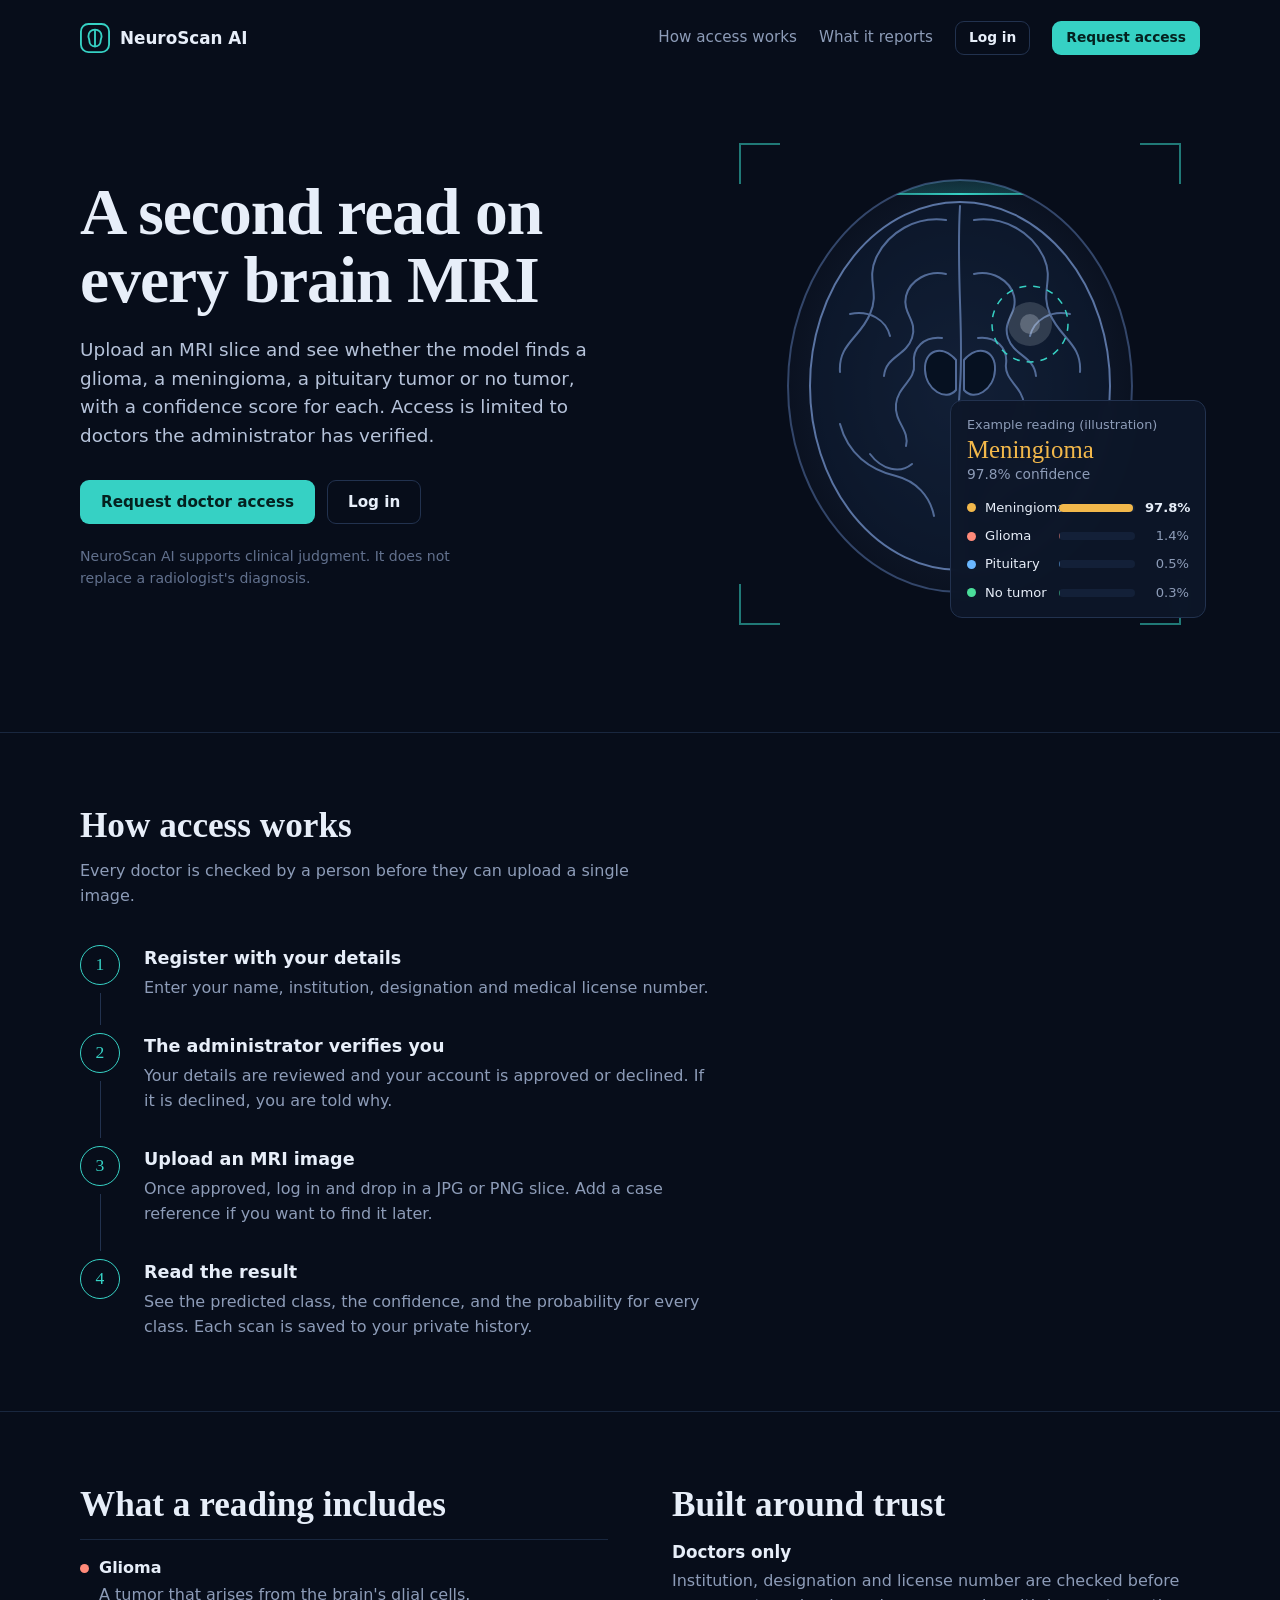
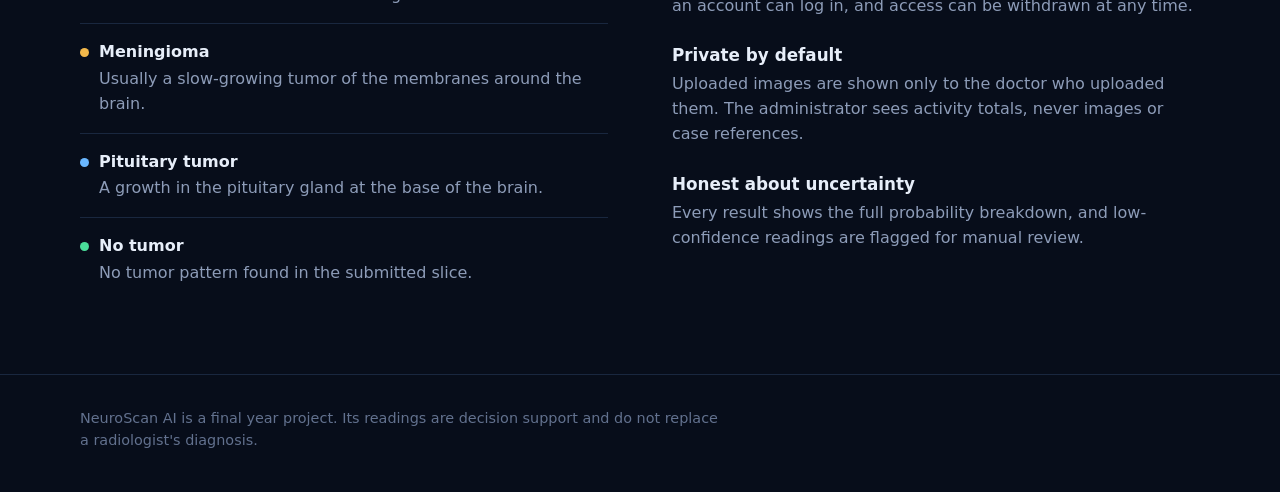
==== templates/index.html @ 6913ba59 "Added Files and code" ====
<!DOCTYPE html>
<html lang="en">
<head>
  <meta charset="utf-8">
  <meta name="viewport" content="width=device-width, initial-scale=1">
  <title>NeuroScan AI: brain MRI classification for verified doctors</title>
  <meta name="description" content="Upload a brain MRI and get a tumor classification with a confidence score. Access is limited to doctors verified by the administrator.">
  <link rel="icon" href="data:image/svg+xml,%3Csvg xmlns='http://www.w3.org/2000/svg' viewBox='0 0 32 32'%3E%3Crect width='32' height='32' rx='8' fill='%2336d1c4'/%3E%3Cpath d='M16 7c-4 0-7 3-7 7 0 2 1 3 1 5 0 3 2 6 6 6s6-3 6-6c0-2 1-3 1-5 0-4-3-7-7-7z' fill='none' stroke='%2304211f' stroke-width='2'/%3E%3C/svg%3E">
  <link rel="stylesheet" href="/static/css/style.css">
</head>
<body>

  <header class="container site-nav">
    <a class="brand" href="/" aria-label="NeuroScan AI home">
      <svg class="brand-mark" viewBox="0 0 32 32" fill="none" stroke="currentColor" stroke-width="2" stroke-linecap="round" stroke-linejoin="round" aria-hidden="true">
        <rect x="1" y="1" width="30" height="30" rx="8"/>
        <path d="M16 7c-4 0-7 3-7 7 0 2 1 3 1 5 0 3 2 6 6 6s6-3 6-6c0-2 1-3 1-5 0-4-3-7-7-7z"/>
        <path d="M16 8v16"/>
      </svg>
      NeuroScan AI
    </a>
    <nav class="site-links" aria-label="Main">
      <a href="#access">How access works</a>
      <a href="#reports">What it reports</a>
      <span id="navAuth" style="display:contents">
        <a class="btn btn-ghost btn-sm" href="/login">Log in</a>
        <a class="btn btn-primary btn-sm" href="/signup">Request access</a>
      </span>
    </nav>
  </header>

  <main>
    <section class="container hero">
      <div>
        <h1>A second read on every brain MRI</h1>
        <p class="lead">Upload an MRI slice and see whether the model finds a glioma, a meningioma, a pituitary tumor or no tumor, with a confidence score for each. Access is limited to doctors the administrator has verified.</p>
        <div class="hero-actions" id="heroActions">
          <a class="btn btn-primary" href="/signup">Request doctor access</a>
          <a class="btn btn-ghost" href="/login">Log in</a>
        </div>
        <p class="fine">NeuroScan AI supports clinical judgment. It does not replace a radiologist's diagnosis.</p>
      </div>

      <div class="hero-art">
        <svg class="scan-svg" viewBox="0 0 480 520" role="img" aria-label="Illustration of an axial brain MRI slice with a highlighted region and a scan line passing over it">
          <defs>
            <clipPath id="skullClip"><ellipse cx="240" cy="262" rx="172" ry="206"/></clipPath>
            <linearGradient id="lineGrad" x1="0" y1="0" x2="1" y2="0">
              <stop offset="0" stop-color="#36d1c4" stop-opacity="0"/>
              <stop offset=".5" stop-color="#36d1c4"/>
              <stop offset="1" stop-color="#36d1c4" stop-opacity="0"/>
            </linearGradient>
            <linearGradient id="trailGrad" x1="0" y1="0" x2="0" y2="1">
              <stop offset="0" stop-color="#36d1c4" stop-opacity="0"/>
              <stop offset="1" stop-color="#36d1c4" stop-opacity=".22"/>
            </linearGradient>
            <radialGradient id="brainGlow" cx=".5" cy=".5" r=".6">
              <stop offset="0" stop-color="#4a6aa0" stop-opacity=".3"/>
              <stop offset="1" stop-color="#4a6aa0" stop-opacity="0"/>
            </radialGradient>
          </defs>

          <!-- viewer frame -->
          <path d="M20 60V20H60M420 20H460V60M460 460V500H420M60 500H20V460" fill="none" stroke="#36d1c4" stroke-opacity=".55" stroke-width="2"/>

          <!-- skull and brain -->
          <ellipse cx="240" cy="262" rx="172" ry="206" fill="url(#brainGlow)" stroke="#33466a" stroke-width="2"/>
          <ellipse cx="240" cy="262" rx="150" ry="184" fill="#0c1a30" fill-opacity=".6" stroke="#5a74a3" stroke-width="2"/>

          <g fill="none" stroke="#5a74a3" stroke-width="2" stroke-linecap="round" opacity=".9">
            <path d="M240 82C236 150 244 210 240 262S236 380 240 440"/>
            <g id="hemisphere">
              <path d="M226 96C196 92 168 108 156 134C146 156 160 168 150 190C140 214 118 220 120 248"/>
              <path d="M226 150C208 146 190 156 186 172C182 190 198 196 192 214C186 232 166 232 164 252"/>
              <path d="M222 214C204 212 192 224 194 240C196 256 178 262 176 280C174 298 190 306 186 322"/>
              <path d="M120 300C128 330 150 346 176 352C196 357 210 372 214 392"/>
              <path d="M150 330C162 346 180 350 192 340"/>
              <path d="M130 190C150 186 166 196 170 212"/>
              <path d="M236 236C222 220 204 226 205 246C206 266 226 278 236 266Z" fill="#05101f"/>
            </g>
            <use href="#hemisphere" transform="translate(480 0) scale(-1 1)"/>
          </g>

          <!-- the region of interest -->
          <circle cx="310" cy="200" r="22" fill="#e7eef9" fill-opacity=".16"/>
          <circle cx="310" cy="200" r="10" fill="#e7eef9" fill-opacity=".24"/>
          <circle class="ring" cx="310" cy="200" r="38" fill="none" stroke="#36d1c4" stroke-width="1.5" stroke-dasharray="7 7"/>

          <!-- scan line -->
          <g clip-path="url(#skullClip)">
            <g class="scan-line">
              <rect x="60" y="30" width="360" height="40" fill="url(#trailGrad)"/>
              <rect x="60" y="69" width="360" height="2" fill="url(#lineGrad)"/>
            </g>
          </g>
        </svg>

        <div class="readout c-meningioma" aria-hidden="true">
          <div class="readout-title">Example reading (illustration)</div>
          <div class="readout-class">Meningioma</div>
          <div class="readout-conf">97.8% confidence</div>
          <div class="dist">
            <div class="dist-row c-meningioma is-top"><div class="dist-label"><i></i>Meningioma</div><div class="dist-track"><div class="dist-fill" style="--w:97.8%"></div></div><div class="dist-value">97.8%</div></div>
            <div class="dist-row c-glioma"><div class="dist-label"><i></i>Glioma</div><div class="dist-track"><div class="dist-fill" style="--w:1.4%"></div></div><div class="dist-value">1.4%</div></div>
            <div class="dist-row c-pituitary"><div class="dist-label"><i></i>Pituitary</div><div class="dist-track"><div class="dist-fill" style="--w:0.5%"></div></div><div class="dist-value">0.5%</div></div>
            <div class="dist-row c-notumor"><div class="dist-label"><i></i>No tumor</div><div class="dist-track"><div class="dist-fill" style="--w:0.3%"></div></div><div class="dist-value">0.3%</div></div>
          </div>
        </div>
      </div>
    </section>

    <section class="band" id="access">
      <div class="container">
        <div class="band-head">
          <h2>How access works</h2>
          <p>Every doctor is checked by a person before they can upload a single image.</p>
        </div>
        <ol class="steps">
          <li>
            <h3>Register with your details</h3>
            <p>Enter your name, institution, designation and medical license number.</p>
          </li>
          <li>
            <h3>The administrator verifies you</h3>
            <p>Your details are reviewed and your account is approved or declined. If it is declined, you are told why.</p>
          </li>
          <li>
            <h3>Upload an MRI image</h3>
            <p>Once approved, log in and drop in a JPG or PNG slice. Add a case reference if you want to find it later.</p>
          </li>
          <li>
            <h3>Read the result</h3>
            <p>See the predicted class, the confidence, and the probability for every class. Each scan is saved to your private history.</p>
          </li>
        </ol>
      </div>
    </section>

    <section class="band" id="reports">
      <div class="container reports">
        <div>
          <h2>What a reading includes</h2>
          <dl class="report-list">
            <div class="c-glioma">
              <dt><i></i>Glioma</dt>
              <dd>A tumor that arises from the brain's glial cells.</dd>
            </div>
            <div class="c-meningioma">
              <dt><i></i>Meningioma</dt>
              <dd>Usually a slow-growing tumor of the membranes around the brain.</dd>
            </div>
            <div class="c-pituitary">
              <dt><i></i>Pituitary tumor</dt>
              <dd>A growth in the pituitary gland at the base of the brain.</dd>
            </div>
            <div class="c-notumor">
              <dt><i></i>No tumor</dt>
              <dd>No tumor pattern found in the submitted slice.</dd>
            </div>
          </dl>
        </div>

        <div class="safeguards">
          <h2>Built around trust</h2>
          <h3>Doctors only</h3>
          <p>Institution, designation and license number are checked before an account can log in, and access can be withdrawn at any time.</p>
          <h3>Private by default</h3>
          <p>Uploaded images are shown only to the doctor who uploaded them. The administrator sees activity totals, never images or case references.</p>
          <h3>Honest about uncertainty</h3>
          <p>Every result shows the full probability breakdown, and low-confidence readings are flagged for manual review.</p>
        </div>
      </div>
    </section>
  </main>

  <footer class="site-footer">
    <div class="container">
      <p>NeuroScan AI is a final year project. Its readings are decision support and do not replace a radiologist's diagnosis.</p>
    </div>
  </footer>

  <script src="/static/js/app.js"></script>
  <script>
    // If the visitor is already logged in, offer the dashboard instead of login/signup.
    (function () {
      if (!NS.isLoggedIn()) return;
      var href = NS.homeFor(NS.getUser());
      document.getElementById('navAuth').innerHTML = '<a class="btn btn-primary btn-sm" href="' + href + '">Open dashboard</a>';
      document.getElementById('heroActions').innerHTML = '<a class="btn btn-primary" href="' + href + '">Open dashboard</a>';
    })();
  </script>
</body>
</html>
---- static/css/style.css ----
/* ==========================================================================
   NeuroScan AI design system
   Idea: a radiology reading room. Dark, quiet surfaces so the scan and the
   result are the brightest things on screen. One signal teal for actions,
   amber only for "look closer", and a serif voice for headings.
   ========================================================================== */

:root {
  --ink: #070d1a;
  --panel: #0d1729;
  --film: #132038;
  --film-hi: #1a2b4a;
  --line: #22324f;
  --line-soft: #19273f;

  --text: #e7eef9;
  --muted: #8d9cb8;
  --faint: #62718e;

  --signal: #36d1c4;
  --signal-ink: #04211f;
  --amber: #f2b84b;
  --danger: #ff7a7a;
  --ok: #4ade9a;
  --sky: #6ab7ff;

  --serif: "Iowan Old Style", "Palatino Linotype", Palatino, "Book Antiqua", Georgia, serif;
  --sans: system-ui, -apple-system, "Segoe UI", Roboto, "Helvetica Neue", Arial, sans-serif;

  --r-panel: 14px;
  --r-ctl: 9px;
}

/* ---------- base ---------- */
*, *::before, *::after { box-sizing: border-box; }
html { color-scheme: dark; -webkit-text-size-adjust: 100%; }
body {
  margin: 0;
  background: var(--ink);
  color: var(--text);
  font-family: var(--sans);
  font-size: 16px;
  line-height: 1.55;
  -webkit-font-smoothing: antialiased;
}
body.modal-open { overflow: hidden; }
[hidden] { display: none !important; }
img { max-width: 100%; }
a { color: var(--signal); }
a:hover { text-decoration: underline; }
h1, h2, h3, p { margin-top: 0; }
:focus-visible { outline: 2px solid var(--signal); outline-offset: 2px; }

.container { width: min(1120px, 100% - 48px); margin-inline: auto; }
.muted { color: var(--muted); }
.nowrap { white-space: nowrap; }
.sr-only {
  position: absolute; width: 1px; height: 1px; margin: -1px; padding: 0;
  overflow: hidden; clip: rect(0 0 0 0); white-space: nowrap; border: 0;
}

/* ---------- class colors (used by chips, bars, result headline) ---------- */
.c-glioma     { --c: #ff8a7a; }
.c-meningioma { --c: #f2b84b; }
.c-pituitary  { --c: #6ab7ff; }
.c-notumor    { --c: #4ade9a; }
.c-other      { --c: #b69cff; }

/* ---------- buttons ---------- */
.btn {
  display: inline-flex; align-items: center; justify-content: center; gap: 10px;
  height: 44px; padding: 0 20px;
  border: 1px solid transparent; border-radius: var(--r-ctl);
  font: inherit; font-weight: 600; font-size: .95rem; line-height: 1;
  text-decoration: none; cursor: pointer;
  transition: background-color .15s, border-color .15s, filter .15s, transform .08s;
}
.btn:hover { text-decoration: none; }
.btn:active:not([disabled]) { transform: translateY(1px); }
.btn[disabled] { opacity: .5; cursor: not-allowed; }
.btn-sm { height: 34px; padding: 0 13px; font-size: .86rem; }
.btn-block { width: 100%; }

.btn-primary { background: var(--signal); color: var(--signal-ink); }
.btn-primary:hover:not([disabled]) { filter: brightness(1.08); }

.btn-ghost { background: transparent; color: var(--text); border-color: var(--line); }
.btn-ghost:hover:not([disabled]) { background: var(--film); border-color: #2f456b; }

.btn-ok { background: rgba(74, 222, 154, .12); color: var(--ok); border-color: rgba(74, 222, 154, .38); }
.btn-ok:hover:not([disabled]) { background: rgba(74, 222, 154, .2); }

.btn-danger { background: transparent; color: var(--danger); border-color: rgba(255, 122, 122, .4); }
.btn-danger:hover:not([disabled]) { background: rgba(255, 122, 122, .12); }

.spinner {
  display: inline-block; width: 16px; height: 16px; flex: none;
  border: 2px solid currentColor; border-right-color: transparent; border-radius: 50%;
  animation: spin .7s linear infinite;
}
.spinner.big { width: 34px; height: 34px; border-width: 3px; color: var(--signal); }
@keyframes spin { to { transform: rotate(360deg); } }

/* ---------- forms ---------- */
.field { margin-bottom: 18px; }
label { display: block; margin-bottom: 7px; font-size: .88rem; font-weight: 600; color: #c3cfe3; }
.optional { font-weight: 400; color: var(--faint); }

.input {
  width: 100%; height: 46px; padding: 0 14px;
  background: var(--film); color: var(--text);
  border: 1px solid var(--line); border-radius: var(--r-ctl);
  font: inherit;
  transition: border-color .15s, box-shadow .15s;
}
.input::placeholder { color: var(--faint); }
.input:focus { outline: none; border-color: var(--signal); box-shadow: 0 0 0 3px rgba(54, 209, 196, .18); }
.input[aria-invalid="true"] { border-color: var(--danger); }
.textarea { height: auto; padding: 12px 14px; resize: vertical; line-height: 1.5; }
select.input { cursor: pointer; }

.input-wrap { position: relative; }
.input-wrap .input { padding-right: 76px; }
.toggle {
  position: absolute; right: 6px; top: 6px; height: 34px; padding: 0 12px;
  background: transparent; border: 0; border-radius: 7px;
  color: var(--muted); font: inherit; font-size: .85rem; font-weight: 600; cursor: pointer;
}
.toggle:hover { color: var(--text); }

.hint { margin: 6px 0 0; font-size: .84rem; color: var(--faint); }
.field-error { margin: 6px 0 0; font-size: .84rem; color: var(--danger); }

.alert {
  margin-bottom: 18px; padding: 12px 14px;
  border: 1px solid var(--line); border-left-width: 3px; border-radius: var(--r-ctl);
  background: var(--film); font-size: .95rem;
}
.alert-error { border-color: rgba(255, 122, 122, .35); border-left-color: var(--danger); background: rgba(255, 122, 122, .07); }
.alert-warn  { border-color: rgba(242, 184, 75, .35); border-left-color: var(--amber); background: rgba(242, 184, 75, .07); }
.alert-info  { border-color: rgba(106, 183, 255, .3); border-left-color: var(--sky); background: rgba(106, 183, 255, .07); }
.alert-success { border-color: rgba(74, 222, 154, .3); border-left-color: var(--ok); background: rgba(74, 222, 154, .07); }
.alert .btn { margin-left: 10px; vertical-align: middle; }

/* ---------- badges and chips ---------- */
.badge {
  display: inline-block; padding: 2px 10px; border: 1px solid var(--line); border-radius: 99px;
  font-size: .8rem; font-weight: 600; white-space: nowrap;
}
.badge-pending  { color: var(--amber);  border-color: rgba(242, 184, 75, .4);  background: rgba(242, 184, 75, .1); }
.badge-approved { color: var(--ok);     border-color: rgba(74, 222, 154, .4);  background: rgba(74, 222, 154, .1); }
.badge-rejected { color: var(--danger); border-color: rgba(255, 122, 122, .4); background: rgba(255, 122, 122, .1); }
.badge-review   { color: var(--amber);  border-color: rgba(242, 184, 75, .4);  background: rgba(242, 184, 75, .1); margin-left: 8px; }

.chip {
  display: inline-flex; align-items: center; gap: 8px; padding: 3px 12px 3px 10px;
  border: 1px solid var(--line); border-radius: 99px; background: rgba(255, 255, 255, .05);
  font-size: .86rem; font-weight: 600; white-space: nowrap;
}
.chip i { width: 8px; height: 8px; border-radius: 50%; background: var(--c, var(--signal)); }
@supports (background: color-mix(in srgb, red, blue)) {
  .chip {
    background: color-mix(in srgb, var(--c, var(--signal)) 13%, transparent);
    border-color: color-mix(in srgb, var(--c, var(--signal)) 40%, transparent);
  }
}

/* ---------- brand and top bar ---------- */
.brand {
  display: inline-flex; align-items: center; gap: 10px;
  color: var(--text); text-decoration: none; font-weight: 700; font-size: 1.05rem;
}
.brand:hover { text-decoration: none; }
.brand-mark { width: 30px; height: 30px; color: var(--signal); flex: none; }

.topbar {
  position: sticky; top: 0; z-index: 50;
  background: rgba(7, 13, 26, .9); backdrop-filter: blur(10px);
  border-bottom: 1px solid var(--line-soft);
}
.topbar-inner { display: flex; align-items: center; gap: 16px; height: 64px; }
.role-tag {
  padding: 3px 10px; border: 1px solid var(--line); border-radius: 99px;
  color: var(--muted); font-size: .8rem; font-weight: 600;
}
.topbar-user { margin-left: auto; display: flex; align-items: center; gap: 12px; }
.avatar {
  display: grid; place-items: center; width: 34px; height: 34px; border-radius: 50%;
  background: var(--film-hi); color: var(--signal); font-size: .85rem; font-weight: 700;
}
.user-name { font-size: .92rem; font-weight: 600; }

/* ---------- dashboard layout ---------- */
.page { padding: 36px 0 80px; }
.page-head { margin-bottom: 26px; }
.page-head h1 { margin-bottom: 6px; font-family: var(--serif); font-size: 2rem; font-weight: 600; line-height: 1.2; }
.page-head p { max-width: 64ch; margin: 0; color: var(--muted); }

.panel {
  margin-bottom: 24px; padding: 24px;
  background: var(--panel); border: 1px solid var(--line-soft); border-radius: var(--r-panel);
}
.panel h2 { margin: 0; font-family: var(--serif); font-size: 1.35rem; font-weight: 600; }
.panel-head { display: flex; align-items: center; justify-content: space-between; gap: 12px; flex-wrap: wrap; margin-bottom: 18px; }
.panel-note { margin: 4px 0 0; color: var(--muted); font-size: .92rem; max-width: 70ch; }

.ledger {
  display: grid; grid-template-columns: repeat(auto-fit, minmax(150px, 1fr));
  margin-bottom: 24px; overflow: hidden;
  background: var(--panel); border: 1px solid var(--line-soft); border-radius: var(--r-panel);
}
.ledger-item { padding: 20px 24px; border-left: 1px solid var(--line-soft); }
.ledger-item:first-child { border-left: 0; }
.ledger-value { font-family: var(--serif); font-size: 2.2rem; line-height: 1.1; }
.ledger-label { margin-top: 4px; color: var(--muted); font-size: .9rem; }
.ledger-item[class*="c-"] .ledger-value { color: var(--c); }

.tabs { display: flex; gap: 4px; margin-bottom: 24px; overflow-x: auto; border-bottom: 1px solid var(--line); }
.tab {
  display: inline-flex; align-items: center; gap: 8px; margin-bottom: -1px; padding: 12px 16px;
  background: none; border: 0; border-bottom: 2px solid transparent;
  color: var(--muted); font: inherit; font-weight: 600; white-space: nowrap; cursor: pointer;
}
.tab:hover { color: var(--text); }
.tab[aria-selected="true"] { color: var(--signal); border-bottom-color: var(--signal); }
.count {
  display: inline-grid; place-items: center; min-width: 20px; height: 20px; padding: 0 6px;
  border-radius: 99px; background: var(--amber); color: #2a1d00; font-size: .75rem; font-weight: 700;
}

.toolbar { display: flex; gap: 12px; flex-wrap: wrap; margin-bottom: 16px; }
.toolbar .input { width: auto; min-width: 180px; height: 40px; }
.toolbar .grow { flex: 1; min-width: 220px; }

/* ---------- tables ---------- */
.table-wrap { margin: 0 -8px; overflow-x: auto; }
.data-table { width: 100%; min-width: 680px; border-collapse: collapse; }
.data-table th {
  padding: 10px 12px; border-bottom: 1px solid var(--line);
  color: var(--muted); font-size: .85rem; font-weight: 600; text-align: left;
}
.data-table td { padding: 14px 12px; border-bottom: 1px solid var(--line-soft); vertical-align: middle; }
.data-table tbody tr:last-child td { border-bottom: 0; }
.data-table tbody tr:hover { background: rgba(255, 255, 255, .02); }
.data-table .right { text-align: right; }
.cell-title { font-weight: 600; }
.cell-sub { margin-top: 2px; color: var(--muted); font-size: .88rem; }
.actions { display: flex; justify-content: flex-end; gap: 8px; }
.empty { padding: 36px 12px; text-align: center; color: var(--muted); }
.empty strong { display: block; margin-bottom: 4px; color: var(--text); font-size: 1.05rem; }

.mini {
  display: inline-block; width: 64px; height: 6px; margin-left: 10px; overflow: hidden;
  border-radius: 99px; background: var(--film); vertical-align: middle;
}
.mini > i { display: block; width: var(--w); height: 100%; background: var(--c, var(--signal)); }

/* ---------- probability bars ---------- */
.dist { display: grid; gap: 12px; }
.dist-row { display: grid; grid-template-columns: minmax(110px, 160px) 1fr 58px; align-items: center; gap: 14px; }
.dist-label { display: flex; align-items: center; gap: 9px; font-size: .94rem; }
.dist-label i { width: 9px; height: 9px; flex: none; border-radius: 50%; background: var(--c, var(--signal)); }
.dist-track { height: 8px; overflow: hidden; border-radius: 99px; background: var(--film); }
.dist-fill {
  width: var(--w, 0%); height: 100%; border-radius: 99px; background: var(--c, var(--signal));
  transition: width .8s cubic-bezier(.2, .8, .2, 1);
}
.dist-row:not(.is-top) .dist-fill { opacity: .5; }
.dist-value { text-align: right; font-variant-numeric: tabular-nums; color: var(--muted); }
.dist-row.is-top .dist-value { color: var(--text); font-weight: 600; }

/* ---------- scan workspace (doctor) ---------- */
.workspace { display: grid; grid-template-columns: minmax(300px, 420px) 1fr; gap: 24px; align-items: start; }
.workspace .panel { margin-bottom: 0; }

.viewer {
  position: relative; display: grid; place-items: center; overflow: hidden;
  aspect-ratio: 1 / 1; margin-bottom: 14px;
  background: #02050b; border: 1px solid var(--line); border-radius: 12px;
  cursor: pointer; transition: border-color .15s;
}
.viewer:hover, .viewer.drag { border-color: var(--signal); }
.viewer-static { cursor: default; }
.viewer-static:hover { border-color: var(--line); }
/* corner brackets, like the frame of a film viewer */
.viewer::before, .viewer::after {
  content: ""; position: absolute; width: 22px; height: 22px; opacity: .75; pointer-events: none;
  border: 0 solid var(--signal);
}
.viewer::before { top: 10px; left: 10px; border-top-width: 2px; border-left-width: 2px; }
.viewer::after { right: 10px; bottom: 10px; border-right-width: 2px; border-bottom-width: 2px; }
.viewer-img { width: 100%; height: 100%; object-fit: contain; }
.viewer-empty { padding: 24px; text-align: center; color: var(--muted); }
.viewer-empty strong { display: block; margin-bottom: 4px; color: var(--text); font-size: 1.05rem; }
.file-line { display: flex; align-items: center; justify-content: space-between; gap: 10px; margin-bottom: 18px; font-size: .9rem; color: var(--muted); }
.file-line span { overflow: hidden; text-overflow: ellipsis; white-space: nowrap; }

.result-state { display: grid; justify-items: center; gap: 14px; padding: 56px 12px; text-align: center; color: var(--muted); }
.result-state p { margin: 0; }
.result-state strong { color: var(--text); font-size: 1.05rem; }
.result-enter { animation: reveal .4s cubic-bezier(.2, .8, .2, 1); }
@keyframes reveal { from { opacity: 0; transform: translateY(8px); } }

.result-head { display: flex; align-items: flex-end; justify-content: space-between; gap: 16px; flex-wrap: wrap; margin-bottom: 22px; }
.result-label { margin-bottom: 2px; color: var(--muted); font-size: .88rem; }
.result-class { font-family: var(--serif); font-size: clamp(2rem, 4vw, 2.8rem); font-weight: 600; line-height: 1.1; color: var(--c, var(--text)); }
.result-conf { text-align: right; }
.result-conf-value { display: block; font-family: var(--serif); font-size: 2.4rem; line-height: 1; }
.disclaimer { margin: 22px 0 0; padding-top: 16px; border-top: 1px solid var(--line-soft); color: var(--faint); font-size: .88rem; }
.result-meta { margin: 8px 0 0; color: var(--faint); font-size: .86rem; }

.detail-list { display: grid; grid-template-columns: auto 1fr; gap: 6px 18px; margin: 0 0 22px; font-size: .92rem; }
.detail-list dt { color: var(--muted); }
.detail-list dd { margin: 0; word-break: break-word; }

/* ---------- modal and toasts ---------- */
.modal-backdrop {
  position: fixed; inset: 0; z-index: 100; display: grid; place-items: center; padding: 20px;
  background: rgba(3, 7, 14, .74); backdrop-filter: blur(3px);
  opacity: 0; transition: opacity .18s;
}
.modal-backdrop.show { opacity: 1; }
.modal {
  width: min(480px, 100%); max-height: calc(100vh - 40px); overflow: auto; padding: 24px;
  background: var(--panel); border: 1px solid var(--line); border-radius: var(--r-panel);
  transform: translateY(8px); transition: transform .18s;
}
.modal-backdrop.show .modal { transform: none; }
.modal-wide { width: min(780px, 100%); }
.modal h3 { margin: 0 0 6px; font-family: var(--serif); font-size: 1.35rem; font-weight: 600; }
.modal-msg { margin: 0 0 16px; color: var(--muted); }
.modal-actions { display: flex; justify-content: flex-end; gap: 10px; margin-top: 20px; }
.modal-split { display: grid; grid-template-columns: minmax(200px, 300px) 1fr; gap: 24px; align-items: start; }
.modal-split .viewer { margin-bottom: 0; }

.toast-stack { position: fixed; right: 20px; bottom: 20px; z-index: 200; display: grid; gap: 10px; width: min(360px, 100% - 40px); }
.toast {
  padding: 12px 14px; background: var(--film-hi);
  border: 1px solid var(--line); border-left: 3px solid var(--signal); border-radius: var(--r-ctl);
  box-shadow: 0 8px 24px rgba(0, 0, 0, .4); font-size: .94rem;
  animation: reveal .25s;
}
.toast-error { border-left-color: var(--danger); }
.toast-success { border-left-color: var(--ok); }

/* ==========================================================================
   Landing page
   ========================================================================== */
.site-nav { display: flex; align-items: center; justify-content: space-between; height: 76px; }
.site-links { display: flex; align-items: center; gap: 22px; }
.site-links a:not(.btn) { color: var(--muted); font-size: .95rem; text-decoration: none; }
.site-links a:not(.btn):hover { color: var(--text); }

.hero { display: grid; grid-template-columns: 1.05fr .95fr; gap: 56px; align-items: center; padding: 48px 0 88px; }
.hero h1 {
  margin-bottom: 22px; font-family: var(--serif); font-weight: 600;
  font-size: clamp(2.5rem, 5.4vw, 4.1rem); line-height: 1.04; letter-spacing: -.015em;
}
.lead { max-width: 46ch; margin-bottom: 30px; color: #b6c3da; font-size: 1.15rem; }
.hero-actions { display: flex; flex-wrap: wrap; gap: 12px; }
.fine { max-width: 46ch; margin: 22px 0 0; color: var(--faint); font-size: .88rem; }

.hero-art { position: relative; width: 100%; max-width: 480px; margin-left: auto; }
.scan-svg { display: block; width: 100%; height: auto; }
.scan-line { animation: sweep 6.5s cubic-bezier(.45, 0, .55, 1) infinite alternate; }
@keyframes sweep { from { transform: translateY(-30px); } to { transform: translateY(400px); } }
.ring { transform-box: fill-box; transform-origin: center; animation: spin 26s linear infinite; }

.readout {
  position: absolute; right: -6px; bottom: 5%; width: min(256px, 64%); padding: 14px 16px;
  background: rgba(13, 23, 41, .94); border: 1px solid var(--line); border-radius: 12px;
  backdrop-filter: blur(6px);
}
.readout-title { color: var(--muted); font-size: .8rem; }
.readout-class { font-family: var(--serif); font-size: 1.55rem; line-height: 1.2; color: var(--c); }
.readout-conf { margin-bottom: 12px; color: var(--muted); font-size: .86rem; }
.readout .dist { gap: 8px; }
.readout .dist-row { grid-template-columns: 82px 1fr 44px; gap: 10px; font-size: .82rem; }
.readout .dist-label { font-size: .82rem; }
.readout .dist-fill { transition: none; animation: grow 1.6s .5s cubic-bezier(.2, .8, .2, 1) both; }
@keyframes grow { from { width: 0; } }

.band { padding: 72px 0; border-top: 1px solid var(--line-soft); }
.band h2 { margin-bottom: 12px; font-family: var(--serif); font-size: clamp(1.7rem, 3vw, 2.2rem); font-weight: 600; line-height: 1.2; }
.band-head { max-width: 56ch; margin-bottom: 36px; }
.band-head p { margin: 0; color: var(--muted); }

.steps { max-width: 720px; margin: 0; padding: 0; list-style: none; counter-reset: step; }
.steps li { position: relative; padding: 0 0 32px 64px; counter-increment: step; }
.steps li::before {
  content: counter(step); position: absolute; left: 0; top: 0;
  display: grid; place-items: center; width: 40px; height: 40px;
  border: 1px solid var(--signal); border-radius: 50%;
  color: var(--signal); font-family: var(--serif); font-size: 1.1rem;
}
.steps li::after { content: ""; position: absolute; left: 20px; top: 48px; bottom: 8px; width: 1px; background: var(--line); }
.steps li:last-child { padding-bottom: 0; }
.steps li:last-child::after { display: none; }
.steps h3 { margin-bottom: 4px; font-size: 1.1rem; }
.steps p { margin: 0; color: var(--muted); max-width: 56ch; }

.reports { display: grid; grid-template-columns: 1fr 1fr; gap: 64px; }
.report-list { margin: 0; padding: 0; }
.report-list > div { padding: 16px 0; border-top: 1px solid var(--line-soft); }
.report-list dt { display: flex; align-items: center; gap: 10px; margin-bottom: 2px; font-weight: 600; }
.report-list dt i { width: 9px; height: 9px; border-radius: 50%; background: var(--c); }
.report-list dd { margin: 0 0 0 19px; color: var(--muted); }
.safeguards h3 { margin-bottom: 4px; font-size: 1.05rem; }
.safeguards p { margin: 0 0 24px; color: var(--muted); max-width: 52ch; }

.site-footer { padding: 32px 0 40px; border-top: 1px solid var(--line-soft); color: var(--faint); font-size: .9rem; }
.site-footer p { max-width: 70ch; margin: 0; }

/* ==========================================================================
   Login and signup
   ========================================================================== */
.auth { display: grid; grid-template-columns: minmax(320px, .85fr) 1.15fr; min-height: 100vh; }
.auth-aside {
  position: relative; display: flex; flex-direction: column; justify-content: space-between; gap: 40px;
  padding: 44px 48px; overflow: hidden;
  background-color: var(--panel); border-right: 1px solid var(--line-soft);
  background-image: repeating-radial-gradient(circle at 18% 88%, transparent 0 26px, rgba(54, 209, 196, .07) 27px 28px);
}
.auth-aside h2 { max-width: 13em; margin-bottom: 12px; font-family: var(--serif); font-size: 2.1rem; font-weight: 600; line-height: 1.15; }
.auth-aside p { max-width: 38ch; margin: 0; color: var(--muted); }
.auth-main { display: grid; place-items: center; padding: 40px 24px; }
.auth-card { width: min(440px, 100%); }
.auth-card.wide { width: min(580px, 100%); }
.auth-mobile-brand { display: none; margin-bottom: 28px; }
.auth-title { margin-bottom: 6px; font-family: var(--serif); font-size: 2rem; font-weight: 600; line-height: 1.2; }
.auth-sub { margin-bottom: 26px; color: var(--muted); }
.auth-foot { margin: 22px 0 0; color: var(--muted); font-size: .95rem; }
.form-grid { display: grid; grid-template-columns: 1fr 1fr; column-gap: 16px; }
.form-grid .span-2 { grid-column: 1 / -1; }

.success-mark {
  display: grid; place-items: center; width: 48px; height: 48px; margin-bottom: 18px;
  border: 1px solid rgba(74, 222, 154, .5); border-radius: 50%; background: rgba(74, 222, 154, .1); color: var(--ok);
}
.success-mark svg { width: 24px; height: 24px; }

/* ==========================================================================
   Responsive and accessibility
   ========================================================================== */
@media (max-width: 960px) {
  .hero { grid-template-columns: 1fr; gap: 40px; padding-bottom: 64px; }
  .hero-art { max-width: 420px; margin-inline: auto; }
  .reports { grid-template-columns: 1fr; gap: 40px; }
  .workspace { grid-template-columns: 1fr; }
  .auth { grid-template-columns: 1fr; }
  .auth-aside { display: none; }
  .auth-mobile-brand { display: block; }
}
@media (max-width: 640px) {
  .container { width: min(1120px, 100% - 32px); }
  .site-links a:not(.btn) { display: none; }
  .form-grid { grid-template-columns: 1fr; }
  .user-name, .role-tag { display: none; }
  .ledger-item { padding: 16px 18px; }
  .panel { padding: 18px; }
  .dist-row { grid-template-columns: minmax(90px, 120px) 1fr 52px; gap: 10px; }
  .modal-split { grid-template-columns: 1fr; }
  .readout { position: static; width: 100%; margin-top: 14px; }
}
@media (prefers-reduced-motion: reduce) {
  *, *::before, *::after { animation: none !important; transition: none !important; }
}
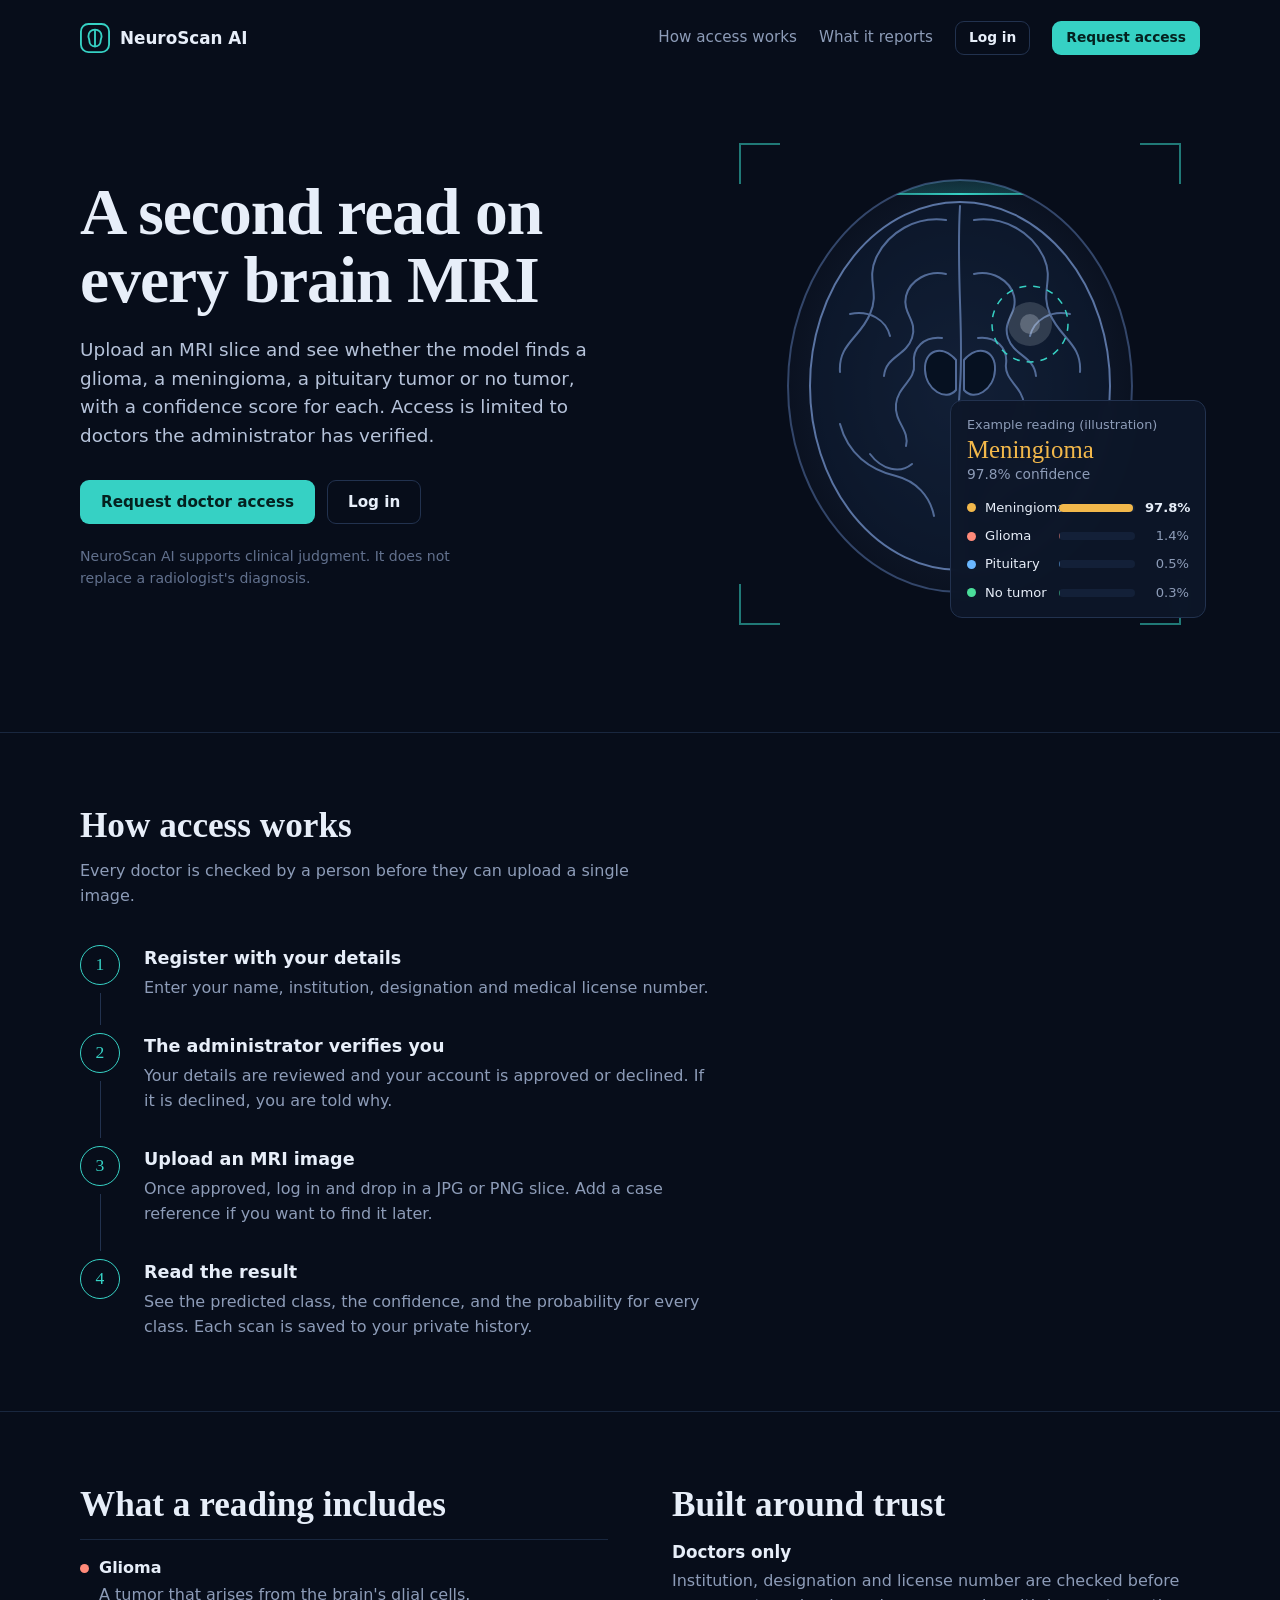
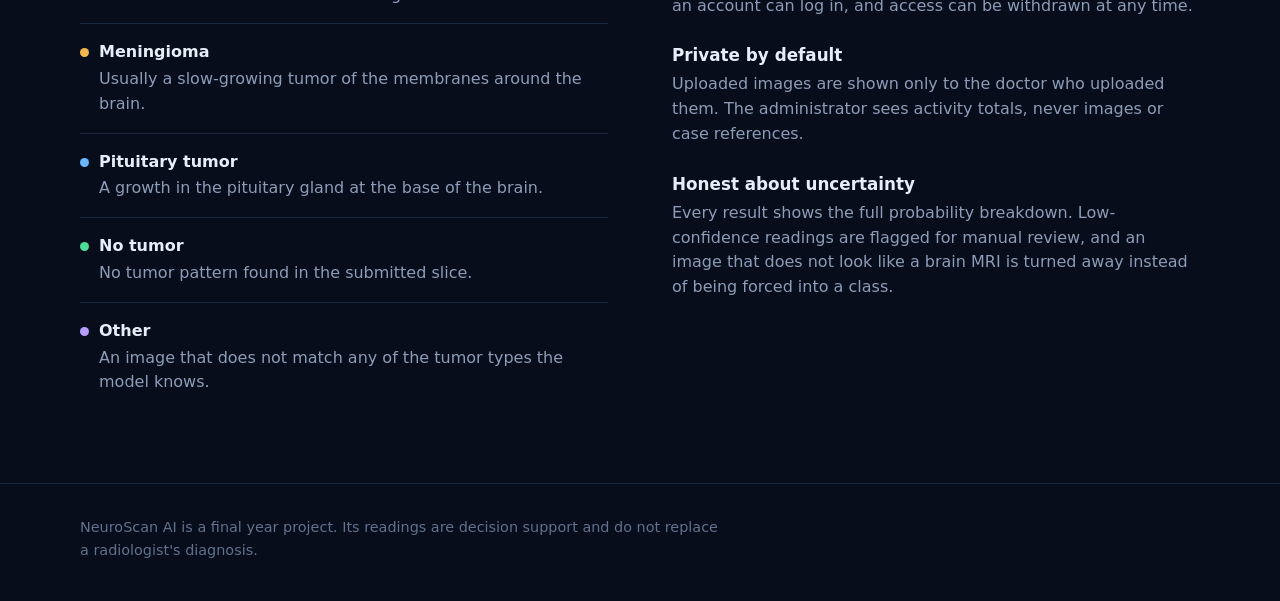
==== commit 118e710a: "updated files for model integration" ====
--- a/templates/index.html
+++ b/templates/index.html
@@ -157,6 +157,10 @@
               <dt><i></i>No tumor</dt>
               <dd>No tumor pattern found in the submitted slice.</dd>
             </div>
+            <div class="c-other">
+              <dt><i></i>Other</dt>
+              <dd>An image that does not match any of the tumor types the model knows.</dd>
+            </div>
           </dl>
         </div>
 
@@ -167,7 +171,7 @@
           <h3>Private by default</h3>
           <p>Uploaded images are shown only to the doctor who uploaded them. The administrator sees activity totals, never images or case references.</p>
           <h3>Honest about uncertainty</h3>
-          <p>Every result shows the full probability breakdown, and low-confidence readings are flagged for manual review.</p>
+          <p>Every result shows the full probability breakdown. Low-confidence readings are flagged for manual review, and an image that does not look like a brain MRI is turned away instead of being forced into a class.</p>
         </div>
       </div>
     </section>
--- a/static/css/style.css
+++ b/static/css/style.css
@@ -313,6 +313,15 @@
 .detail-list dt { color: var(--muted); }
 .detail-list dd { margin: 0; word-break: break-word; }
 
+/* ---------- rejected result and reliability checks ---------- */
+.mini-title { margin: 22px 0 8px; font-size: .95rem; font-weight: 600; }
+.reason-list { margin: 0 0 14px; padding-left: 20px; }
+.reason-list li { margin-bottom: 4px; }
+details.raw { margin-top: 18px; padding: 12px 14px; border: 1px solid var(--line-soft); border-radius: var(--r-ctl); background: var(--film); }
+details.raw summary { cursor: pointer; color: var(--muted); font-weight: 600; font-size: .92rem; }
+details.raw[open] summary { margin-bottom: 10px; }
+details.raw .dist { margin-top: 12px; }
+
 /* ---------- modal and toasts ---------- */
 .modal-backdrop {
   position: fixed; inset: 0; z-index: 100; display: grid; place-items: center; padding: 20px;
